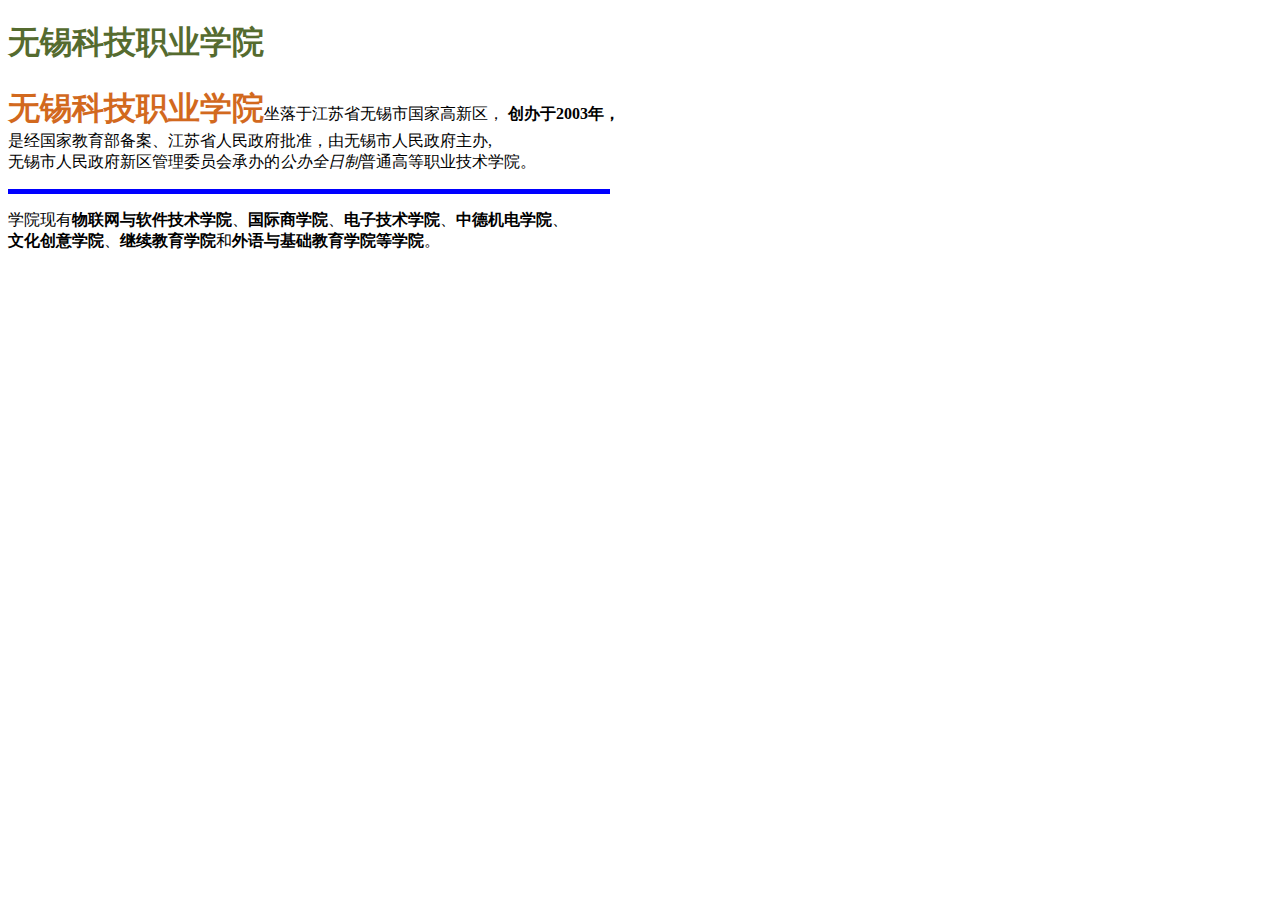
==== index.html @ ede19d7a "init" ====
<!DOCTYPE html>
<html>
	<head>
		<meta charset="UTF-8">
		<title>无锡科技职业学院</title>
	</head>
	<body>
		<h1>
			<font color="darkolivegreen">
				
				无锡科技职业学院
				
			</font>
			
		</h1>
		<p>
			<font size="6" color=" chocolate" face="楷体"><b>无锡科技职业学院</b></font>坐落于江苏省无锡市国家高新区，<b> 创办于2003年，</b><br />
			是经国家教育部备案、江苏省人民政府批准，由无锡市人民政府主办,<br/>
			无锡市人民政府新区管理委员会承办的<i>公办全日制</i>普通高等职业技术学院。
		</p>
		<hr color="blue" size="5" width="600px" align="left" />
        <p>
        	学院现有<b>物联网与软件技术学院</b>、<b>国际商学院</b>、<b>电子技术学院</b>、<b>中德机电学院</b>、<br />
        	<b>文化创意学院</b>、<b>继续教育学院</b>和<b>外语与基础教育学院等学院</b>。
        </p>
	</body>
</html>
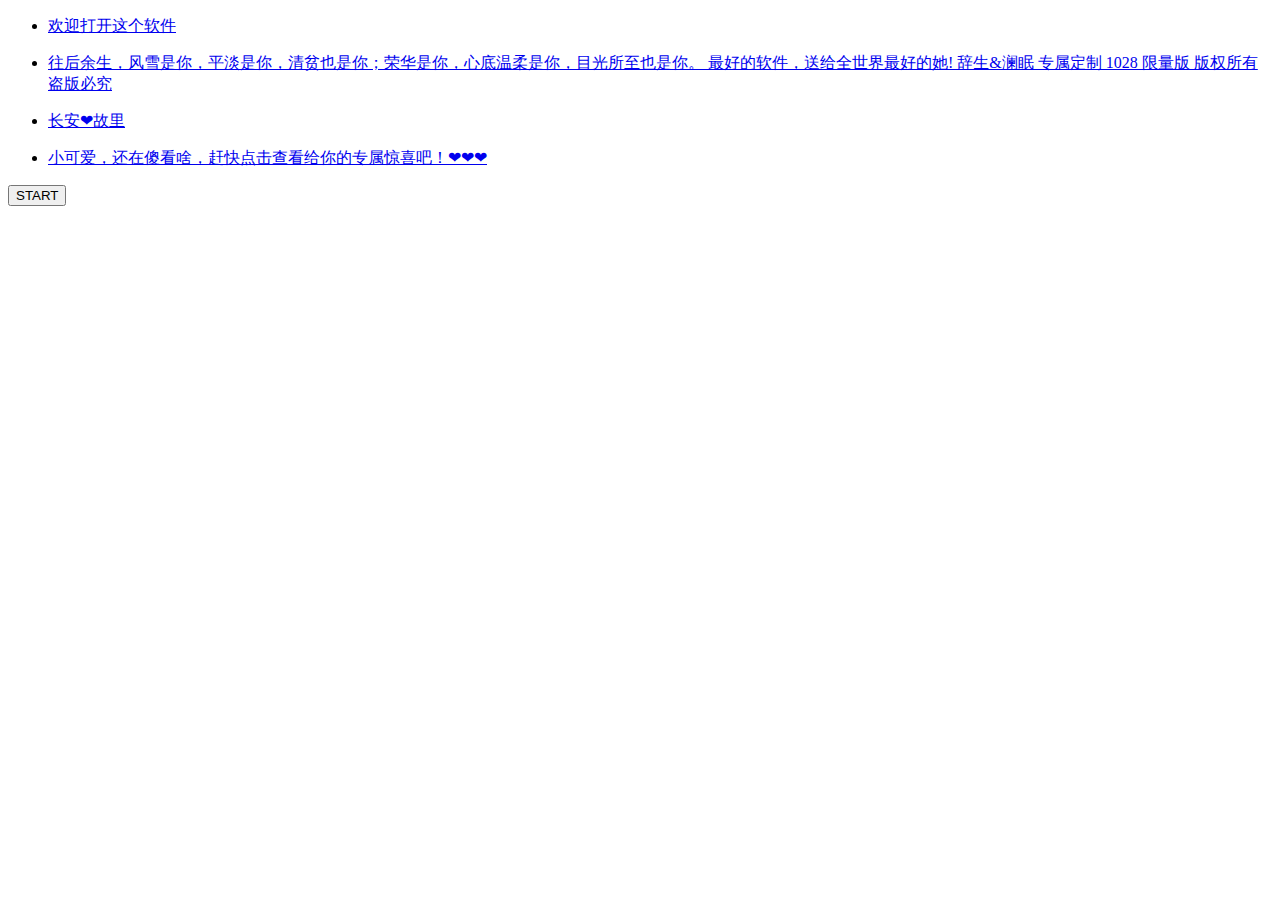
==== commit c254d4e1: "Add files via upload" ====
--- a/index.html
+++ b/index.html
@@ -1,27 +1,53 @@
-<!DOCTYPE html>
-<html>
-	<head>
-		<meta charset="UTF-8">
-		<title>无锡科技职业学院</title>
-	</head>
-	<body>
-		<h1>
-			<font color="darkolivegreen">
-				
-				无锡科技职业学院
-				
-			</font>
-			
-		</h1>
-		<p>
-			<font size="6" color=" chocolate" face="楷体"><b>无锡科技职业学院</b></font>坐落于江苏省无锡市国家高新区，<b> 创办于2003年，</b><br />
-			是经国家教育部备案、江苏省人民政府批准，由无锡市人民政府主办,<br/>
-			无锡市人民政府新区管理委员会承办的<i>公办全日制</i>普通高等职业技术学院。
-		</p>
-		<hr color="blue" size="5" width="600px" align="left" />
-        <p>
-        	学院现有<b>物联网与软件技术学院</b>、<b>国际商学院</b>、<b>电子技术学院</b>、<b>中德机电学院</b>、<br />
-        	<b>文化创意学院</b>、<b>继续教育学院</b>和<b>外语与基础教育学院等学院</b>。
-        </p>
-	</body>
-</html>
+<!DOCTYPE html>
+<html>
+<head>
+    <meta charset="utf-8">
+    <meta name="viewport" content="initial-scale=1.0, maximum-scale=1.0, user-scalable=no" />
+    <title></title>
+    <link rel="stylesheet" href="css/style.css" />
+  
+    
+    <script type="text/javascript">
+    	
+   		document.addEventListener('plusready', function(){
+   			//console.log("所有plus api都应该在此事件发生后调用，否则会出现plus is undefined。"
+   			
+   		});
+   		
+    </script>
+</head>
+<body>
+	<div id="container">
+		<div id="header"></div>
+		<div id="main">
+			<ul>
+				<li><a href="#">欢迎打开这个软件</a></li>
+			</ul>
+		</div>
+		<div id="contact">
+			<ul>
+				<li><a href="#">往后余生，风雪是你，平淡是你，清贫也是你；荣华是你，心底温柔是你，目光所至也是你。   
+				 最好的软件，送给全世界最好的她!
+				 辞生&澜眠
+				 专属定制
+				1028 限量版
+				版权所有  盗版必究 </a></li>
+			</ul>
+		</div>
+		<div id="banner">
+			<ul>
+				<li><a href="#">长安❤故里</a></li>	
+			</ul>
+		</div>
+		<div id="clik">
+			<ul>
+				<li><a href="#">小可爱，还在傻看啥，赶快点击查看给你的专属惊喜吧！❤❤❤</a></li>
+			</ul>
+		</div>
+			<input name="NEXT" type="button" id="btn2" title="NEXT" value="START" onclick="location.href='1.html'"  />
+		<dt style="font-size:14px; text-align:center">
+			
+	</div>
+	
+</body>
+</html>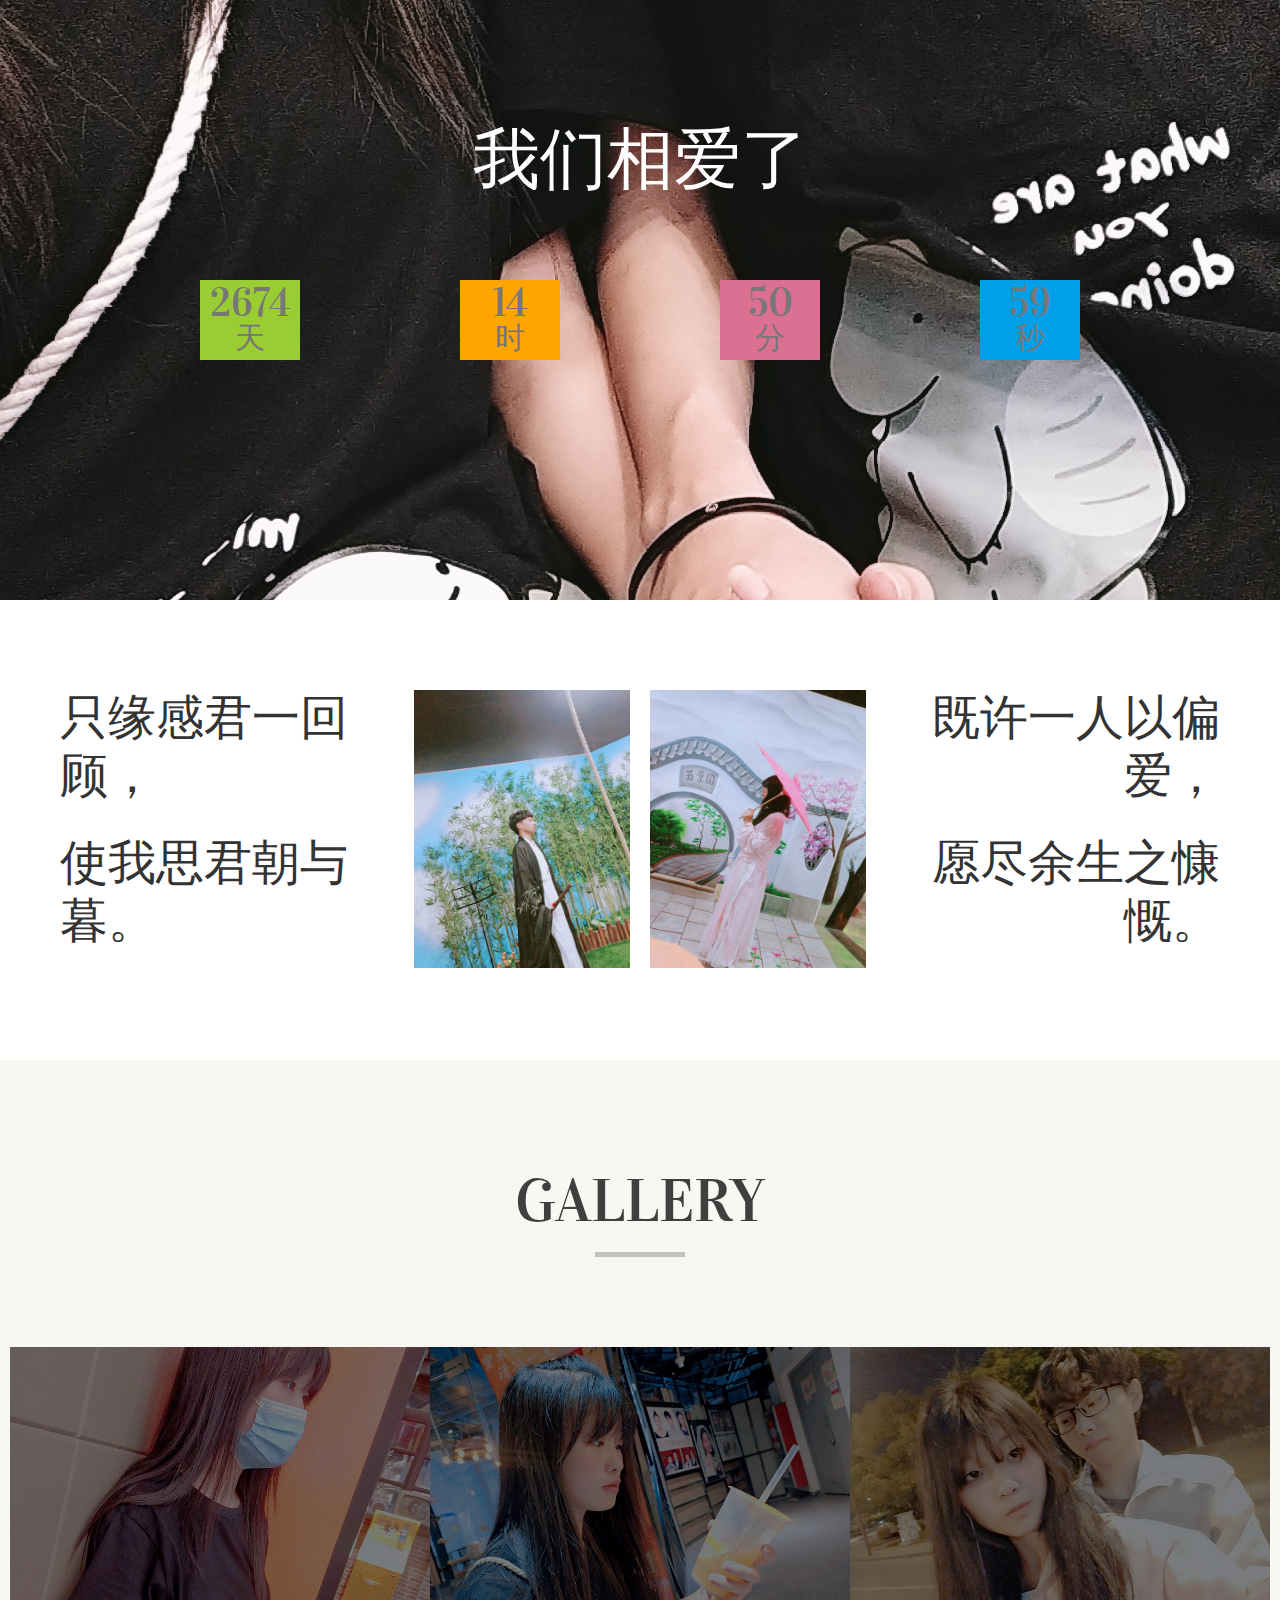
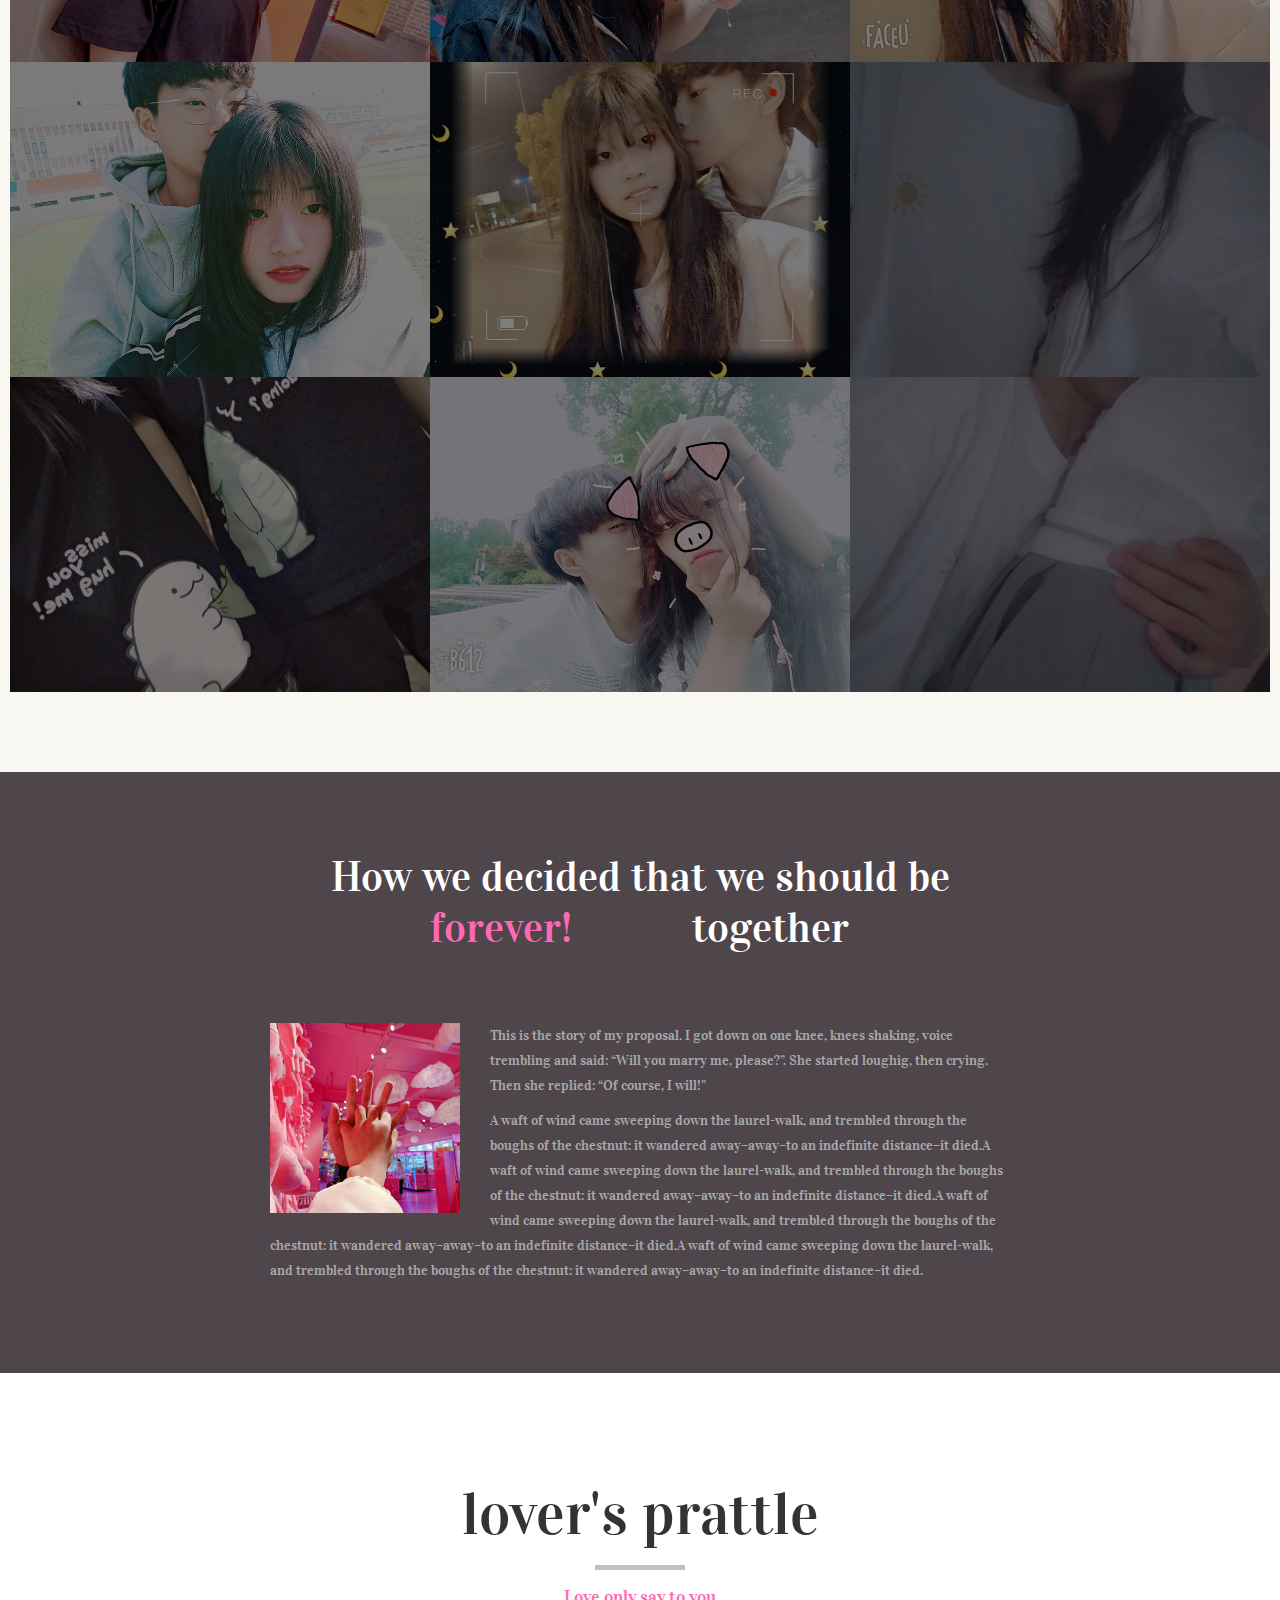
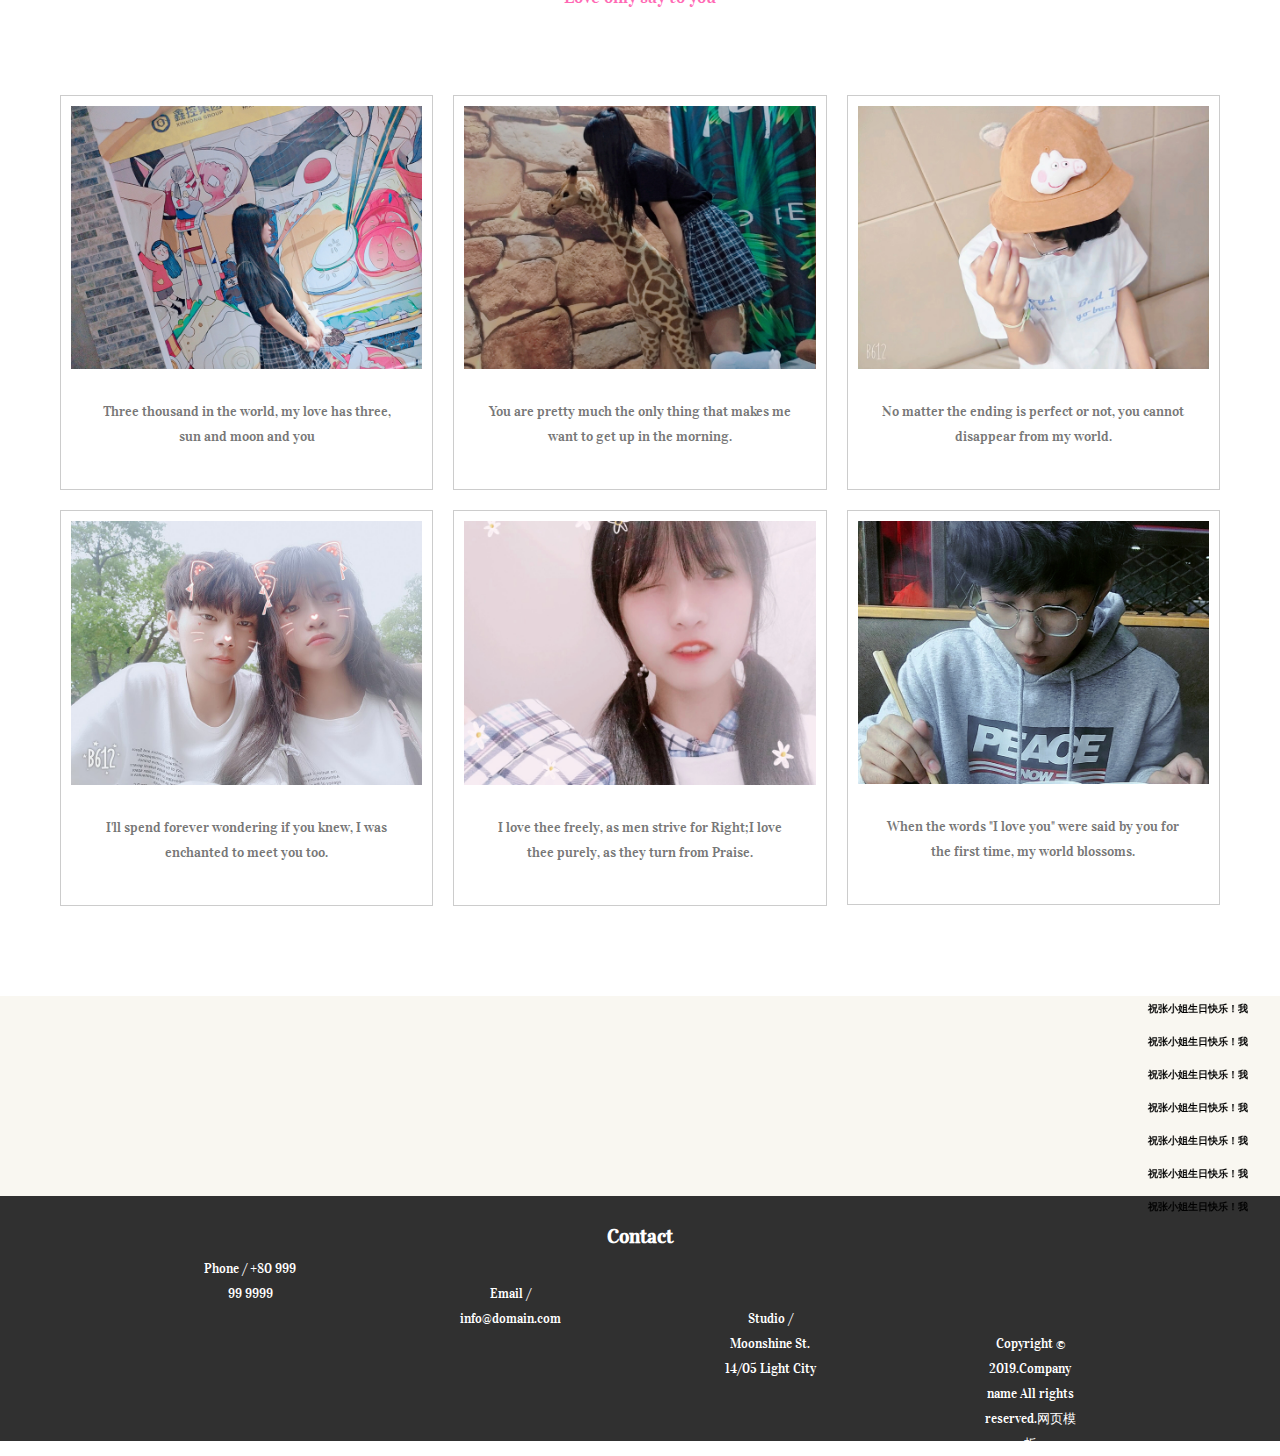
==== commit f1fff58b: "add" ====
--- a/index.html
+++ b/index.html
@@ -1,53 +1,441 @@
-<!DOCTYPE html>
-<html>
-<head>
-    <meta charset="utf-8">
-    <meta name="viewport" content="initial-scale=1.0, maximum-scale=1.0, user-scalable=no" />
-    <title></title>
-    <link rel="stylesheet" href="css/style.css" />
-  
-    
-    <script type="text/javascript">
-    	
-   		document.addEventListener('plusready', function(){
-   			//console.log("所有plus api都应该在此事件发生后调用，否则会出现plus is undefined。"
-   			
-   		});
-   		
-    </script>
-</head>
-<body>
-	<div id="container">
-		<div id="header"></div>
-		<div id="main">
-			<ul>
-				<li><a href="#">欢迎打开这个软件</a></li>
-			</ul>
-		</div>
-		<div id="contact">
-			<ul>
-				<li><a href="#">往后余生，风雪是你，平淡是你，清贫也是你；荣华是你，心底温柔是你，目光所至也是你。   
-				 最好的软件，送给全世界最好的她!
-				 辞生&澜眠
-				 专属定制
-				1028 限量版
-				版权所有  盗版必究 </a></li>
-			</ul>
-		</div>
-		<div id="banner">
-			<ul>
-				<li><a href="#">长安❤故里</a></li>	
-			</ul>
-		</div>
-		<div id="clik">
-			<ul>
-				<li><a href="#">小可爱，还在傻看啥，赶快点击查看给你的专属惊喜吧！❤❤❤</a></li>
-			</ul>
-		</div>
-			<input name="NEXT" type="button" id="btn2" title="NEXT" value="START" onclick="location.href='1.html'"  />
-		<dt style="font-size:14px; text-align:center">
-			
-	</div>
-	
-</body>
+<!DOCTYPE html>
+<!--[if lt IE 7 ]><html class="ie ie6" lang="en"> <![endif]-->
+<!--[if IE 7 ]><html class="ie ie7" lang="en"> <![endif]-->
+<!--[if IE 8 ]><html class="ie ie8" lang="en"> <![endif]-->
+<!--[if (gte IE 9)|!(IE)]><!-->
+<html lang="en">
+	<!--<![endif]-->
+
+	<head>
+
+		<!-- Basic Page Needs
+  ================================================== -->
+		<meta charset="utf-8">
+		<title>Home</title>
+		<meta name="description" content="">
+		<meta name="author" content="">
+
+		<!-- Mobile Specific Metas
+  ================================================== -->
+		<meta name="viewport" content="width=device-width, initial-scale=1, maximum-scale=1">
+
+		<!-- CSS
+  ================================================== -->
+		<link rel="stylesheet" href="css/zerogrid.css">
+		<link rel="stylesheet" href="css/style.css">
+		<link href="css/mb-comingsoon-iceberg.css" rel="stylesheet" />
+
+		<!-- Custom Fonts -->
+		<link href="font-awesome/css/font-awesome.min.css" rel="stylesheet" type="text/css">
+
+		<script src="js/jquery-2.1.1.js"></script>
+
+		<!--[if lt IE 8]>
+       <div style=' clear: both; text-align:center; position: relative;'>
+         <a href="http://windows.microsoft.com/en-US/internet-explorer/products/ie/home?ocid=ie6_countdown_bannercode">
+           <img src="http://storage.ie6countdown.com/assets/100/images/banners/warning_bar_0000_us.jpg" border="0" height="42" width="820" alt="You are using an outdated browser. For a faster, safer browsing experience, upgrade for free today." />
+        </a>
+      </div>
+    <![endif]-->
+		<!--[if lt IE 9]>
+		<script src="js/html5.js"></script>
+		<script src="js/css3-mediaqueries.js"></script>
+	<![endif]-->
+
+	</head>
+
+	<body>
+		<script type="text/javascript" src="js/timecountdown.js"></script>
+		<script type="text/javascript">
+			window.onload = function() {
+
+				xcsoft.countup('2019-03-29', function(time) {
+					//           document.getElementById("y2").innerHTML=time.year
+					document.getElementById("d2").innerHTML = time.day
+					document.getElementById("h2").innerHTML = time.hourZero
+					document.getElementById("i2").innerHTML = time.minuteZero
+					document.getElementById("s2").innerHTML = time.secondZero
+				})
+
+				var nes = parseInt(new Date().getTime() / 1000) + 60;
+				xcsoft.countdown(parseInt(nes) + '.3', function(time) {
+					document.getElementById("s3").innerHTML = time.secondZero
+					document.getElementById("m3").innerHTML = time.msecZero
+				})
+
+			}
+		</script>
+		<div class="wrap-body">
+
+			<!--////////////////////////////////////Header-->
+			<header>
+				<div class="wrap-header">
+					<div class="main-header">
+						<div class="zerogrid">
+							<h1>我们相爱了</h1>
+							<div class="counter">
+								<div style="float: left;" class="one">
+									<span class="yg">
+            <p id="d2"></p>
+            <p>天</p>
+        </span>
+									<span class="or">
+            <p id="h2"></p>
+            <p>时</p>
+        </span>
+									<span class="pi">
+            <p id="i2"></p>
+            <p>分</p>
+        </span>
+									<span class="pk">
+            <p id="s2"></p>
+            <p>秒</p>
+        </span>
+								</div>
+							</div>
+						</div>
+					</div>
+				</div>
+
+			</header>
+
+			<!--////////////////////////////////////Container-->
+			<section id="container">
+				<div class="wrap-container">
+					<!-----------------content-box-1-------------------->
+					<section class="content-box boxstyle-1 box-1">
+						<div class="zerogrid">
+							<div class="row wrap-box">
+								<!--Start Box-->
+								<div class="col-1-2">
+									<div class="col-3-5">
+										<div class="wrap-col">
+											<h1>只缘感君一回顾，</h1>
+											<h1>使我思君朝与暮。</h1>
+										</div>
+									</div>
+									<div class="col-2-5">
+										<div class="wrap-col">
+											<img src="images/asher.jpg">
+										</div>
+									</div>
+								</div>
+								<div class="col-1-2">
+									<div class="col-3-5 fix-right">
+										<div class="wrap-col">
+											<h1>既许一人以偏爱，</h1>
+											<h1>愿尽余生之慷慨。</h1>
+											
+										</div>
+									</div>
+									<div class="col-2-5">
+										<div class="wrap-col">
+											<img src="images/joanna.jpg">
+										</div>
+									</div>
+
+								</div>
+							</div>
+						</div>
+					</section>
+					<!-----------------content-box-2-------------------->
+					<section class="content-box boxstyle-2 box-2">
+						<div class="zerogrid" style="width: 100%;">
+							<div class="row wrap-box">
+								<!--Start Box-->
+								<div class="header">
+									<div class="wrapper">
+										<h2 class="color-yellow">GALLERY</h2>
+										<hr class="line">
+										<div class="intro"></div>
+									</div>
+								</div>
+								<div class="row">
+									<div class="col-1-3">
+										<div class="item-container">
+											<div class="item-caption">
+												<div class="item-caption-inner">
+													<div class="item-caption-inner1">
+
+													</div>
+												</div>
+											</div>
+											<img src="images/kids2-thumb.jpg" />
+										</div>
+									</div>
+									<div class="col-1-3">
+										<div class="item-container">
+											<div class="item-caption">
+												<div class="item-caption-inner">
+													<div class="item-caption-inner1">
+
+													</div>
+												</div>
+											</div>
+											<img src="images/kids3-thumb.jpg" />
+										</div>
+									</div>
+									<div class="col-1-3">
+										<div class="item-container">
+											<div class="item-caption">
+												<div class="item-caption-inner">
+													<div class="item-caption-inner1">
+
+													</div>
+												</div>
+											</div>
+											<img src="images/kids4-thumb.jpg" />
+										</div>
+									</div>
+								</div>
+								<div class="row">
+									<div class="col-1-3">
+										<div class="item-container">
+											<div class="item-caption">
+												<div class="item-caption-inner">
+													<div class="item-caption-inner1">
+
+													</div>
+												</div>
+											</div>
+											<img src="images/kids5-thumb.jpg" />
+										</div>
+									</div>
+									<div class="col-1-3">
+										<div class="item-container">
+											<div class="item-caption">
+												<div class="item-caption-inner">
+													<div class="item-caption-inner1">
+
+													</div>
+												</div>
+											</div>
+											<img src="images/kids6-thumb.jpg" />
+										</div>
+									</div>
+									<div class="col-1-3">
+										<div class="item-container">
+											<div class="item-caption">
+												<div class="item-caption-inner">
+													<div class="item-caption-inner1">
+
+													</div>
+												</div>
+											</div>
+											<img src="images/kids7-thumb.jpg" />
+										</div>
+									</div>
+								</div>
+								<div class="row">
+									<div class="col-1-3">
+										<div class="item-container">
+											<div class="item-caption">
+												<div class="item-caption-inner">
+													<div class="item-caption-inner1">
+
+													</div>
+												</div>
+											</div>
+											<img src="images/kids1-thumb.jpg" />
+										</div>
+									</div>
+									<div class="col-1-3">
+										<div class="item-container">
+											<div class="item-caption">
+												<div class="item-caption-inner">
+													<div class="item-caption-inner1">
+
+													</div>
+												</div>
+											</div>
+											<img src="images/kids8-thumb.jpg" />
+										</div>
+									</div>
+									<div class="col-1-3">
+										<div class="item-container">
+											<div class="item-caption">
+												<div class="item-caption-inner">
+													<div class="item-caption-inner1">
+
+													</div>
+												</div>
+											</div>
+											<img src="images/kids9-thumb.jpg" />
+										</div>
+									</div>
+								</div>
+							</div>
+						</div>
+					</section>
+
+					<!-----------------content-box-3-------------------->
+					<section class="content-box boxstyle-3 box-3">
+						<div class="zerogrid">
+							<div class="row wrap-box">
+								<!--Start Box-->
+								<h3>How we decided that we should be together <span>forever!</span></h3>
+								<img src="images/story.jpg" />
+								<p>This is the story of my proposal. I got down on one knee, knees shaking, voice trembling and said: “Will you marry me, please?”. She started loughig, then crying. Then she replied: “Of course, I will!”</p>
+								<p>A waft of wind came sweeping down the laurel-walk, and trembled through the boughs of the chestnut: it wandered away–away–to an indefinite distance–it died.A waft of wind came sweeping down the laurel-walk, and trembled through the boughs of the chestnut: it wandered away–away–to an indefinite distance–it died.A waft of wind came sweeping down the laurel-walk, and trembled through the boughs of the chestnut: it wandered away–away–to an indefinite distance–it died.A waft of wind came sweeping down the laurel-walk, and trembled through the boughs of the chestnut: it wandered away–away–to an indefinite distance–it died.</p>
+							</div>
+						</div>
+					</section>
+
+					<!-----------------content-box-4-------------------->
+					<section class="content-box boxstyle-1 box-4">
+						<div class="zerogrid">
+							<div class="row wrap-box">
+								<!--Start Box-->
+								<div class="header">
+									<div class="wrapper">
+										<h2 class="color-yellow">lover's prattle </h2>
+										<hr class="line">
+										<div class="intro">
+											Love only say to you
+										</div>
+									</div>
+								</div>
+								<div class="row">
+									<!--Start Box-->
+									<div class="col-1-3">
+										<div class="wrap-col item">
+											<div class="zoom-container">
+												<img src="images/kids10-thumb.jpg" />
+											</div>
+											<div class="item-content">
+											
+												<p>Three thousand in the world, my love has three, sun and moon and you</p>
+												
+											</div>
+										</div>
+									</div>
+									<div class="col-1-3">
+										<div class="wrap-col item">
+											<div class="zoom-container">
+												<img src="images/kids11-thumb.jpg" />
+											</div>
+											<div class="item-content">
+												
+												<p>You are pretty much the only thing that makes me want to get up in the morning.</p>
+												
+											</div>
+										</div>
+									</div>
+									<div class="col-1-3">
+										<div class="wrap-col item">
+											<div class="zoom-container">
+												<img src="images/kids12-thumb.jpg" />
+											</div>
+											<div class="item-content">
+												
+												<p>No matter the ending is perfect or not, you cannot disappear from my world.</p>
+											
+											</div>
+										</div>
+									</div>
+								</div>
+								<div class="row">
+									<!--Start Box-->
+									<div class="col-1-3">
+										<div class="wrap-col item">
+											<div class="zoom-container">
+												<img src="images/kids13-thumb.jpg" />
+											</div>
+											<div class="item-content">
+												
+												<p>I'll spend forever wondering if you knew, I was enchanted to meet you too.</p>
+												
+											</div>
+										</div>
+									</div>
+									<div class="col-1-3">
+										<div class="wrap-col item">
+											<div class="zoom-container">
+												<img src="images/kids14-thumb.jpg" />
+											</div>
+											<div class="item-content">
+											
+												<p>I love thee freely, as men strive for Right;I love thee purely, as they turn from Praise.</p>
+												
+											</div>
+										</div>
+									</div>
+									<div class="col-1-3">
+										<div class="wrap-col item">
+											<div class="zoom-container">
+												<img src="images/kids15-thumb.jpg" />
+											</div>
+											<div class="item-content">
+												
+												<p>When the words "I love you" were said by you for the first time, my world blossoms.</p>
+												
+											</div>
+										</div>
+									</div>
+								</div>
+							</div>
+						</div>
+					</section>
+
+					<!-----------------content-box-5-------------------->
+					<section class="content-box boxstyle-2 box-5">
+						<div class="zerogrid" style="width: 95%;height: 200px;">
+								
+								<marquee scrolldelay="800" scrollamount="100" behavior="scroll"><a style="font-weight: bolder;font-size: 10px;color:black;">祝张小姐生日快乐！我的公主殿下，永远爱你哦❤！8023</a></marquee><marquee scrolldelay="800" scrollamount="100" behavior="scroll"><a style="font-weight: bolder;font-size: 10px;color:black;">祝张小姐生日快乐！我的公主殿下，永远爱你哦❤！8023</a></marquee>
+								<marquee scrolldelay="800" scrollamount="100" behavior="scroll"><a style="font-weight: bolder;font-size: 10px;color:black;">祝张小姐生日快乐！我的公主殿下，永远爱你哦❤！8023</a></marquee>
+								<marquee scrolldelay="800" scrollamount="100" behavior="scroll"><a style="font-weight: bolder;font-size: 10px;color:black;">祝张小姐生日快乐！我的公主殿下，永远爱你哦❤！8023</a></marquee>
+								<marquee scrolldelay="800" scrollamount="100" behavior="scroll"><a style="font-weight: bolder;font-size: 10px;color:black;">祝张小姐生日快乐！我的公主殿下，永远爱你哦❤！8023</a></marquee>
+								<marquee scrolldelay="800" scrollamount="100" behavior="scroll"><a style="font-weight: bolder;font-size: 10px;color:black;">祝张小姐生日快乐！我的公主殿下，永远爱你哦❤！8023</a></marquee>
+								<marquee scrolldelay="800" scrollamount="100" behavior="scroll"><a style="font-weight: bolder;font-size: 10px;color:black;">祝张小姐生日快乐！我的公主殿下，永远爱你哦❤！8023</a></marquee>
+							
+						</div>
+					</section>
+
+					<!-----------------content-box-6-------------------->
+					
+
+			<!--////////////////////////////////////Footer-->
+			<footer>
+
+				<div class="wrap-footer">
+					<div class="zerogrid">
+						<div class="row">
+							<h3>Contact</h3>
+							<span>Phone / +80 999 99 9999 </span></br>
+							<span>Email / info@domain.com  </span></br>
+							<span>Studio / Moonshine St. 14/05 Light City </span></br>
+							<span>Copyright &copy; 2019.Company name All rights reserved.<a target="_blank" href="http://sc.chinaz.com/moban/">&#x7F51;&#x9875;&#x6A21;&#x677F;</a></span>
+						</div>
+					</div>
+				</div>
+			</footer>
+
+			<!-- Google Map -->
+			<script>
+				$('.maps').click(function() {
+					$('.maps iframe').css("pointer-events", "auto");
+				});
+
+				$(".maps").mouseleave(function() {
+					$('.maps iframe').css("pointer-events", "none");
+				});
+			</script>
+
+			<!-- Countdown -->
+			<script src="js/jquery.mb-comingsoon.min.js"></script>
+			<script type="text/javascript">
+				$(function() {
+					$('#myCounter').mbComingsoon({
+						expiryDate: new Date(2017, 0, 1, 9, 30),
+						speed: 100
+					});
+					setTimeout(function() {
+						$(window).resize();
+					}, 200);
+				});
+			</script>
+
+		</div>
+	</body>
+
 </html>--- a/css/zerogrid.css
+++ b/css/zerogrid.css
@@ -0,0 +1,74 @@
+/*
+ Free Html5 Responsive Templates
+Zerogrid - A Single Grid System for Responsive Design
+Author: Kimmy
+Version : 3.0
+
+*/
+/* -------------------------------------------- */
+/* ------------------Grid System--------------- */ 
+.zerogrid{ width: 1200px; position: relative; margin: 0 auto; padding: 0px;}
+.zerogrid:after { content: "\0020"; display: block; height: 0; clear: both; visibility: hidden; }
+
+.zerogrid .f-right{float: right!important;}
+.zerogrid .f-left{float: left!important;}
+
+.zerogrid .row{}
+.zerogrid .row:before,.row:after { content: '\0020'; display: block; overflow: hidden; visibility: hidden; width: 0; height: 0; }
+.zerogrid .row:after{clear: both; }
+.zerogrid .row{zoom: 1;}
+
+.zerogrid .wrap-col{margin:10px;}
+
+.zerogrid .col-1-2, .zerogrid .col-1-3, .zerogrid .col-2-3, .zerogrid .col-1-4, .zerogrid .col-2-4, .zerogrid .col-3-4, .zerogrid .col-1-5, .zerogrid .col-2-5, .zerogrid .col-3-5, .zerogrid .col-4-5, .zerogrid .col-1-6, .zerogrid .col-2-6, .zerogrid .col-3-6, .zerogrid .col-4-6, .zerogrid .col-5-6{float:left; display: inline-block;}
+
+.zerogrid .col-full{width:100%;}
+
+.zerogrid .col-1-2,.zerogrid .col-1-2-fixed{width:50%;}
+.zerogrid .offset-1-2{margin-left: 50%;}
+
+.zerogrid .col-1-3,.zerogrid .col-1-3-fixed{width:33.33%;}
+.zerogrid .col-2-3,.zerogrid .col-2-3-fixed{width:66.66%;}
+.zerogrid .offset-1-3{margin-left: 33.33%;}
+.zerogrid .offset-2-3{margin-left: 66.66%;}
+
+.zerogrid .col-1-4,.zerogrid .col-1-4-fixed{width:25%;}
+.zerogrid .col-2-4,.zerogrid .col-2-4-fixed{width:50%;}
+.zerogrid .col-3-4,.zerogrid .col-3-4-fixed{width:75%;}
+.zerogrid .offset-1-4{margin-left: 25%;}
+.zerogrid .offset-2-4{margin-left: 50%;}
+.zerogrid .offset-3-4{margin-left: 75%;}
+
+.zerogrid .col-1-5,.zerogrid .col-1-5-fixed{width:20%;}
+.zerogrid .col-2-5,.zerogrid .col-2-5-fixed{width:40%;}
+.zerogrid .col-3-5,.zerogrid .col-3-5-fixed{width:60%;}
+.zerogrid .col-4-5,.zerogrid .col-4-5-fixed{width:80%;}
+.zerogrid .offset-1-5{margin-left: 20%;}
+.zerogrid .offset-2-5{margin-left: 40%;}
+.zerogrid .offset-3-5{margin-left: 60%;}
+.zerogrid .offset-4-5{margin-left: 80%;}
+
+.zerogrid .col-1-6,.zerogrid .col-1-6-fixed{width:16.66%;}
+.zerogrid .col-2-6,.zerogrid .col-2-6-fixed{width:33.33%;}
+.zerogrid .col-3-6,.zerogrid .col-3-6-fixed{width:50%;}
+.zerogrid .col-4-6,.zerogrid .col-4-6-fixed{width:66.66%;}
+.zerogrid .col-5-6,.zerogrid .col-5-6-fixed{width:83.33%;}
+.zerogrid .offset-1-6{margin-left: 16.66%;}
+.zerogrid .offset-2-6{margin-left: 33.33%;}
+.zerogrid .offset-3-6{margin-left: 50%;}
+.zerogrid .offset-4-6{margin-left: 66.66%;}
+.zerogrid .offset-5-6{margin-left: 83.33%;}
+
+@media only screen and (min-width: 960px) and (max-width: 1199px) {
+	.zerogrid{width:960px;}
+}
+
+@media only screen and (min-width: 768px) and (max-width: 959px) {
+	.zerogrid{width:768px;}
+}
+
+@media only screen and (max-width: 767px) {
+	.zerogrid, .zerogrid .col-1-2, .zerogrid .col-1-3, .zerogrid .col-2-3, .zerogrid .col-1-4, .zerogrid .col-2-4, .zerogrid .col-3-4, .zerogrid .col-1-5, .zerogrid .col-2-5, .zerogrid .col-3-5, .zerogrid .col-4-5, .zerogrid .col-1-6, .zerogrid .col-2-6, .zerogrid .col-3-6, .zerogrid .col-4-6, .zerogrid .col-5-6{width:100%;}
+	
+	.zerogrid .offset-1-2, .zerogrid .offset-1-3, .zerogrid .offset-2-3, .zerogrid .offset-1-4, .zerogrid .offset-2-4, .zerogrid .offset-3-4, .zerogrid .offset-1-5, .zerogrid .offset-2-5, .zerogrid .offset-3-5, .zerogrid .offset-4-5, .zerogrid .offset-1-6, .zerogrid .offset-2-6, .zerogrid .offset-3-6, .zerogrid .offset-4-6, .zerogrid .offset-5-6{margin-left:0;}
+}
--- a/css/style.css
+++ b/css/style.css
@@ -0,0 +1,906 @@
+@import url(https://fonts.googleapis.com/css?family=Vidaloka);
+
+/* ---------------------------------------------------------------------------- */
+
+
+/* ------------------------------------Reset----------------------------------- */
+
+
+/* ---------------------------------------------------------------------------- */
+
+a,
+abbr,
+acronym,
+address,
+applet,
+article,
+aside,
+audio,
+b,
+blockquote,
+big,
+body,
+center,
+canvas,
+caption,
+cite,
+code,
+command,
+datalist,
+dd,
+del,
+details,
+dfn,
+dl,
+div,
+dt,
+em,
+embed,
+fieldset,
+figcaption,
+figure,
+font,
+footer,
+form,
+h1,
+h2,
+h3,
+h4,
+h5,
+h6,
+header,
+hgroup,
+html,
+i,
+iframe,
+img,
+ins,
+kbd,
+keygen,
+label,
+legend,
+li,
+meter,
+nav,
+object,
+ol,
+output,
+p,
+pre,
+progress,
+q,
+s,
+samp,
+section,
+small,
+span,
+source,
+strike,
+strong,
+sub,
+sup,
+table,
+tbody,
+tfoot,
+thead,
+th,
+tr,
+tdvideo,
+tt,
+u,
+ul,
+var {
+	background: transparent;
+	border: 0 none;
+	font-size: 100%;
+	margin: 0;
+	padding: 0;
+	border: 0;
+	outline: 0;
+	vertical-align: top;
+}
+
+ol,
+ul {
+	list-style: none;
+}
+
+blockquote,
+q {
+	quotes: none;
+}
+
+table,
+table td {
+	padding: 0;
+	border: none;
+	border-collapse: collapse;
+}
+
+img {
+	vertical-align: top;
+}
+
+embed {
+	vertical-align: top;
+}
+
+article,
+aside,
+audio,
+canvas,
+command,
+datalist,
+details,
+embed,
+figcaption,
+figure,
+footer,
+header,
+hgroup,
+keygen,
+meter,
+nav,
+output,
+progress,
+section,
+source,
+video {
+	display: block;
+}
+
+mark,
+rp,
+rt,
+ruby,
+summary,
+time {
+	display: inline;
+}
+
+input,
+textarea {
+	border: 0;
+	padding: 0;
+	margin: 0;
+	outline: 0;
+}
+
+iframe {
+	border: 0;
+	margin: 0;
+	padding: 0;
+}
+
+input,
+textarea,
+select {
+	margin: 0;
+	padding: 0px;
+}
+
+
+/* ---------------------------------------------------------------------------- */
+
+
+/* ---------------------------------------------------------------------------- */
+
+
+/* ---------------------------------------------------------------------------- */
+
+* {
+	-webkit-box-sizing: border-box;
+	-moz-box-sizing: border-box;
+	box-sizing: border-box;
+}
+
+
+/* ---------------------------------------------------------------------------- */
+
+
+/* ---------------------------------------------------------------------------- */
+
+
+/* ---------------------------------------------------------------------------- */
+
+html {
+	-webkit-text-size-adjust: none;
+}
+
+.video embed,
+.video object,
+.video iframe {
+	width: 100%;
+	height: auto;
+}
+
+img {
+	max-width: 100%;
+	height: auto;
+	width: auto\9;
+	/* ie8 */
+}
+
+a {
+	color: #ff970b;
+	text-decoration: none;
+}
+
+a:hover {}
+
+h1,
+h2 {
+	font-size: 20px;
+	line-height: 25px;
+}
+
+h3,
+h4 {
+	font-size: 20px;
+	line-height: 20px;
+}
+
+h5,
+h6 {
+	font-size: 16px;
+	line-height: 16px;
+}
+
+h1,
+h2,
+h3,
+h4,
+h5,
+h6 {
+	font-family: "Vidaloka", serif;
+}
+
+p {
+	margin: 10px 0;
+	color: #777;
+}
+      span{
+      	float: left;
+      	padding: 0;
+      	margin-left:160px;
+      	width: 100px;
+      	height: 80px;
+      
+      }
+    span.red{background: #ff0000}
+    span.yg{background: yellowgreen}
+    span.or{background: orange}
+    span.pi{background: palevioletred}
+    span.pk{background: #00a0e9}
+    span.mk{background: #1FADC5}
+    span p:first-child{font-size: 40px}
+    span p:last-child{font-size: 30px}
+
+.t-center {
+	text-align: center;
+}
+
+.t-left {
+	text-align: left;
+}
+
+.t-right {
+	text-align: right;
+}
+
+.f-right {
+	float: right;
+}
+
+.f-left {
+	float: left;
+}
+
+.tlinks {
+	text-indent: -9999px;
+	height: 0;
+	line-height: 0;
+	font-size: 0;
+	overflow: hidden;
+}
+
+.post {}
+
+.post:after,
+.post:before,
+article:after,
+article:before,
+section:after,
+section:before {
+	clear: both;
+	content: '\0020';
+	display: block;
+	visibility: hidden;
+	width: 0;
+	height: 0;
+}
+
+.clear {
+	content: "\0020";
+	display: block;
+	height: 0;
+	clear: both;
+	visibility: hidden;
+}
+
+.clearfix:after,
+.clearfix:before {
+	clear: both;
+	content: '\0020';
+	display: block;
+	visibility: hidden;
+	width: 0;
+	height: 0;
+}
+
+
+/* --Line-- */
+
+hr.line {
+	margin: 15px auto;
+	padding: 0;
+	max-width: 90px;
+	border: 0;
+	border-top: solid 5px #c1c1c1;
+	text-align: center;
+}
+
+
+/* ---------------------------------------------------------------------------- */
+
+
+/* ------------------------------------Html-Body------------------------------- */
+
+
+/* ---------------------------------------------------------------------------- */
+
+html,
+body {
+	width: 100%;
+	padding: 0;
+	margin: 0;
+}
+
+body {
+	background: #fff;
+	color: #3F3F3F;
+	font: 14px/25px Arial, Helvetica, sans-serif;
+	font-family: Vidaloka, serif;
+}
+
+body .wrap-body {}
+
+
+/* ---------------------------------------------------------------------------- */
+
+
+/* -------------------------------------Header--------------------------------- */
+
+
+/* ---------------------------------------------------------------------------- */
+
+header {}
+
+header .wrap-header {}
+
+header .main-header {
+	background: url(../images/2.jpg) fixed center center;
+	background-color: #222;
+	color: #fff;
+	min-height: 600px;
+	text-align: center;
+	padding-top: 100px
+}
+
+header .main-header h1 {
+	font-size: 67px;
+	margin: 20px 0;
+	line-height: 1.2;
+	font-weight: 500;
+}
+
+header .main-header .counter {
+	padding: 60px 0px 40px 0px;
+}
+.one{
+	text-align: center;
+}
+    .one span{
+      	float: left;
+      	padding: 0;
+      	margin-left:160px;
+      	width: 100px;
+      	height: 80px;
+      
+      }
+    .one span.red{background: #ff0000}
+    span.yg{background: yellowgreen}
+    span.or{background: orange}
+    span.pi{background: palevioletred}
+    span.pk{background: #00a0e9}
+    span.mk{background: #1FADC5}
+    span p:first-child{font-size: 40px}
+    span p:last-child{font-size: 30px}
+
+
+
+header .logo img {
+	display: inline-block;
+	margin: auto;
+	padding: 10px;
+	max-width: 210px;
+}
+
+@media all and (max-width: 767px) {
+	header .logo {
+		text-align: center;
+		width: 100%;
+	}
+	header .logo img {
+		display: block;
+	}
+}
+
+
+/* ---------------------------------------------------------------------------- */
+
+
+/* -------------------------------------Container------------------------------ */
+
+
+/* ---------------------------------------------------------------------------- */
+
+#container {}
+
+#container .wrap-container {
+	background: #ffffff;
+}
+
+
+/* ---content-box--- */
+
+.content-box {}
+
+.content-box .wrap-box {
+	padding: 80px 10px;
+	position: relative;
+}
+
+.content-box .header {
+	text-align: center;
+	margin: 20px 0 70px;
+}
+
+.content-box .header h2 {
+	font-size: 60px;
+	line-height: 1.2;
+	font-weight: 500;
+}
+
+.content-box .header .wrapper {
+	padding: 5px;
+	display: inline-block;
+}
+
+.content-box .header .intro {
+	color: #FF69B4;
+	font-size: 18px;
+}
+
+.content-box.boxstyle-1 {
+	background: #fff;
+	color: #333;
+}
+
+.content-box.boxstyle-2 {
+	background: #F9F7F1;
+}
+
+.content-box.boxstyle-3 {
+	background: #4F464B;
+	color: #fff;
+}
+
+.content-box.box-1 {}
+
+.content-box.box-1 h1 {
+	font-size: 48px;
+	font-weight: 500;
+	color: #333;
+	line-height: 1.2;
+	margin-bottom: 30px;
+}
+
+.content-box.box-1 .fix-right {
+	float: right !important;
+	text-align: right;
+}
+
+@media all and (max-width: 767px) {
+	.content-box.box-1 {
+		text-align: center;
+	}
+	.content-box.box-1 .fix-right {
+		float: none !important;
+		text-align: center;
+	}
+}
+
+.content-box.box-2 {}
+
+.content-box.box-2 .post {
+	text-align: center;
+	margin: 20px inherit;
+}
+
+.content-box.box-2 img {}
+
+.content-box.box-3 {
+	min-height: 450px;
+}
+
+.content-box.box-3 h3 {
+	font-size: 42px;
+	line-height: 1.2;
+	font-weight: 500;
+	margin: 0 0 70px;
+	text-align: center;
+}
+
+.content-box.box-3 span {
+	color: #FF69B4;
+}
+
+.content-box.box-3 img {
+	float: left;
+	display: inline-block;
+	margin-right: 30px;
+	max-width: 190px;
+}
+
+.content-box.box-3 p {
+	color: #a9a9a9;
+}
+
+.content-box.box-3 .wrap-box {
+	padding-left: 230px;
+	padding-right: 230px;
+}
+
+@media all and (max-width: 767px) {
+	.content-box.box-3 img {
+		float: none;
+		display: block;
+		max-width: 250px;
+		margin: 0 auto 30px
+	}
+	.content-box.box-3 .wrap-box {
+		padding-left: 30px;
+		padding-right: 30px;
+	}
+}
+
+.content-box.box-4 {
+	text-align: center;
+}
+
+.content-box.box-4 .item {
+	border: 1px solid #ccc;
+	padding: 10px;
+	background-color: #fff;
+}
+
+.content-box.box-4 .item:hover {
+	border: 1px solid #FF69B4;
+}
+
+.content-box.box-4 .item:hover .item-content {
+	-webkit-transition: all 600ms ease;
+	-moz-transition: all 600ms ease;
+	-ms-transition: all 600ms ease;
+	-o-transition: all 600ms ease;
+	transition: all 600ms ease;
+}
+
+.content-box.box-4 .item img {
+	display: block;
+	width: 100% !important;
+	height: auto;
+	-webkit-transition: all .5s ease;
+	/* Safari and Chrome */
+	-moz-transition: all .5s ease;
+	/* Firefox */
+	-ms-transition: all .5s ease;
+	/* IE 9 */
+	-o-transition: all .5s ease;
+	/* Opera */
+	transition: all .5s ease;
+}
+
+.content-box.box-4 .item .item-content {
+	background-color: #fff;
+	padding: 20px;
+}
+
+.content-box.box-4 .item span {
+	font-size: 15px;
+	font-weight: bold;
+	color: #000;
+}
+
+.content-box.box-4 .item .item-content p {
+	margin: 10px 0;
+}
+
+.content-box.box-4 .item:hover .zoom-container img {
+	-webkit-transform: scale(1.25);
+	/* Safari and Chrome */
+	-moz-transform: scale(1.25);
+	/* Firefox */
+	-ms-transform: scale(1.25);
+	/* IE 9 */
+	-o-transform: scale(1.25);
+	/* Opera */
+	transform: scale(1.25);
+}
+
+.zoom-container {
+	position: relative;
+	overflow: hidden;
+	display: inline-block;
+	width: 100% !important;
+}
+
+.content-box.box-5 {}
+
+.content-box.box-5 .post {
+	display: inline-block;
+	margin-top: 20px;
+}
+
+.content-box.box-5 .wrapper {
+	text-align: center;
+}
+
+.content-box.box-5 h3 {}
+
+.content-box.box-5 span {
+	color: #FF69B4;
+}
+
+.content-box.box-5 ul.social-buttons li {
+	display: inline-block;
+	text-align: center;
+}
+
+.content-box.box-5 ul.social-buttons li a {
+	padding-top: 8px;
+	display: block;
+	width: 35px;
+	height: 35px;
+	border-radius: 50%;
+	font-size: 18px;
+	line-height: 2;
+	color: #ffffff;
+	background-color: #464646;
+	transition-duration: 0.3s;
+	margin-right: 8px;
+}
+
+.content-box.box-5 ul.social-buttons li a:hover,
+ul.social-buttons li a:focus,
+ul.social-buttons li a:active {
+	background-color: #FF69B4;
+}
+
+.content-box.box-6 {
+	text-align: center;
+}
+
+.content-box.box-6 span {
+	color: #111;
+}
+
+.content-box.box-6 i.fa {
+	font-size: 25px;
+	height: 65px;
+	width: 65px;
+	background: #FF69B4;
+	color: #fff;
+	border-radius: 50%;
+	margin-bottom: 30px;
+	padding-top: 20px;
+}
+
+
+/* ---------------------------------------------------------------------------- */
+
+
+/* -------------------------------------Footer--------------------------------- */
+
+
+/* ---------------------------------------------------------------------------- */
+
+footer {
+	text-align: center;
+	background: #303030;
+}
+
+footer a {
+	color: #fff;
+}
+
+footer .wrap-footer {
+	color: #fff;
+	font-size: 13px;
+	padding: 30px 20px;
+}
+
+footer .wrap-footer h3 {
+	margin-bottom: 10px;
+}
+
+footer ul.quick-link li {
+	display: inline-block;
+	margin: 0 10px 10px 0;
+}
+
+footer ul.quick-link li a {
+	color: #fff;
+	font-size: 15px;
+	font-weight: bold;
+}
+
+
+/* ---------------------------------------------------------------------------- */
+
+
+/* -------------------------------------Button--------------------------------- */
+
+
+/* ---------------------------------------------------------------------------- */
+
+a.button {
+	cursor: pointer;
+	font-family: Arial, Helvetica, sans-serif;
+	font-size: 13px;
+	border: 1px solid #ffffff;
+	display: inline-block;
+	text-decoration: none;
+	background: #FF69B4;
+	margin: 5px 0;
+	text-transform: uppercase;
+	color: #fff;
+	padding: 6px 20px;
+	border-radius: 4px;
+}
+
+a.button:hover {
+	text-decoration: none;
+	background: #303030;
+}
+
+a.button.bt1 {
+	background: #56AE33;
+	color: #ffffff;
+	padding: 5px 20px;
+	width: 100%;
+	text-align: center;
+	border: 1px solid #56AE33;
+}
+
+a.button.bt2 {
+	background: #0000ff;
+	color: #ffffff;
+}
+
+
+/* ---------------------------------------------------------------------------- */
+
+
+/* -------------------------------Zoom-Effect---------------------------------- */
+
+
+/* ---------------------------------------------------------------------------- */
+
+.item-container {
+	position: relative;
+	overflow: hidden;
+	display: inline-block;
+	text-align: center;
+	background-color: #fff;
+	vertical-align: top;
+	box-sizing: border-box;
+	-moz-box-sizing: border-box;
+	-webkit-box-sizing: border-box;
+}
+
+.item-container img {
+	display: block;
+	width: 100%;
+	height: auto;
+}
+
+.item-container .item-caption {
+	position: absolute;
+	top: 0;
+	right: 0;
+	bottom: 0;
+	left: 0;
+	z-index: 10;
+	background: none;
+	width: 100%;
+	height: 100%;
+	padding: 35px 30px;
+	-webkit-transition: 0.6s;
+	transition: 0.6s;
+	background: rgba(0, 0, 0, 0.5);
+}
+
+.item-caption:hover {
+	opacity: 0.9;
+}
+
+.item-caption-inner {
+	display: table;
+	width: 100%;
+	height: 100%;
+}
+
+.item-caption-inner1 {
+	display: table-cell;
+	width: 100%;
+	height: 100%;
+	vertical-align: middle;
+}
+
+.item-container .item-caption i.fa {
+	font-size: 40px;
+}
+
+.item-container .item-caption h3,
+.item-container .item-caption span,
+.item-container .item-caption i.fa {
+	display: block;
+	text-align: center;
+	color: #fff;
+	display: none;
+}
+
+.item-container .item-caption h3 {
+	font-size: 35px;
+	letter-spacing: 2px;
+	margin-bottom: 0;
+}
+
+.item-container .item-caption span {
+	font-size: 22px;
+}
+
+.item-container:hover .item-caption {
+	background: none;
+}
+
+.item-container:hover .item-caption h3,
+.item-container:hover .item-caption span,
+.item-container:hover .item-caption i.fa {
+	display: inline-block;
+}
+
+
+/* ---------------------------------------------------------------------------- */
+
+
+/* --------------------------------Google-Map---------------------------------- */
+
+
+/* ---------------------------------------------------------------------------- */
+
+.maps iframe {
+	pointer-events: none;
+}--- a/css/mb-comingsoon-iceberg.css
+++ b/css/mb-comingsoon-iceberg.css
@@ -0,0 +1,138 @@
+
+@import url(http://fonts.googleapis.com/css?family=Roboto:400,300,700,900);
+.counter-group {display: inline-block;}
+
+.counter-group:before,
+.counter-group:after {
+  content: " ";
+  display: table;
+}
+.counter-group:after {
+  clear: both;
+}
+.counter-block {
+  float: left;
+  margin-right: 20px;
+}
+.counter-block .counter {
+  position: relative;
+  width: 210px;
+  height: 130px;
+  overflow: hidden;
+}
+.counter-block .counter .number {
+  padding: 2%;
+  width: 48%;
+  height: 100%;
+  background-color: #fefefe;
+  color: #333333;
+  position: absolute;
+  font-size: 100px;
+  line-height: 130px;
+  top: -10000px;
+}
+.counter-block .counter .number.tens {
+  left: 0;
+}
+.counter-block .counter .number.units {
+  left: 50%;
+}
+.counter-block .counter .number.hundreds {
+  display: none;
+}
+.counter-block .counter .number.show {
+  top: 0;
+  z-index: 2;
+}
+.counter-block .counter .number.hidden-down {
+  top: 100%;
+}
+.counter-block .counter .number.hidden-up {
+  top: -100%;
+  z-index: 100;
+}
+.counter-block .counter.with-hundreds {
+  width: 300px;
+}
+.counter-block .counter.with-hundreds .number {
+  width: 30.66%;
+}
+.counter-block .counter.with-hundreds .number.tens {
+  left: 33.33%;
+}
+.counter-block .counter.with-hundreds .number.units {
+  left: 66.66%;
+}
+.counter-block .counter.with-hundreds .number.hundreds {
+  display: block;
+  left: 0;
+}
+.counter-block .counter-caption {
+  font-size: 150%;
+  margin-top: 10px;
+}
+@media (max-width: 992px) {
+  .counter-group {
+    margin: 10px auto;
+  }
+  .counter-block {
+    margin-right: 10px;
+  }
+  .counter-block .counter {
+    width: 120px;
+    height: 90px;
+    overflow: hidden;
+    font-weight: 700;
+  }
+  .counter-block .counter .number {
+    font-size: 108px;
+    line-height: 90px;
+  }
+  .counter-block .counter.with-hundreds {
+    width: 180px;
+  }
+  .counter-block .counter-caption {
+    font-size: 100%;
+  }
+}
+@media (max-width: 768px) {
+  .counter-group {
+    margin: 0 auto;
+  }
+  .counter-block {
+    margin-right: 8px;
+  }
+  .counter-block .counter {
+    width: 96px;
+    height: 80px;
+  }
+  .counter-block .counter .number {
+    font-size: 86px;
+    line-height: 72px;
+  }
+  .counter-block .counter.with-hundreds {
+    width: 144px;
+  }
+  .counter-block .counter-caption {
+    font-size: 85%;
+  }
+}
+@media (max-width: 480px) {
+  .counter-group {
+    margin: 0 20px;
+  }
+  .counter-block .counter {
+    width: 70px;
+    height: 50px;
+  }
+  .counter-block .counter .number {
+    font-size: 55px;
+    line-height: 50px;
+  }
+  .counter-block .counter.with-hundreds {
+    width: 92px;
+  }
+  .counter-block .counter-caption {
+    font-size: 70%;
+  }
+}
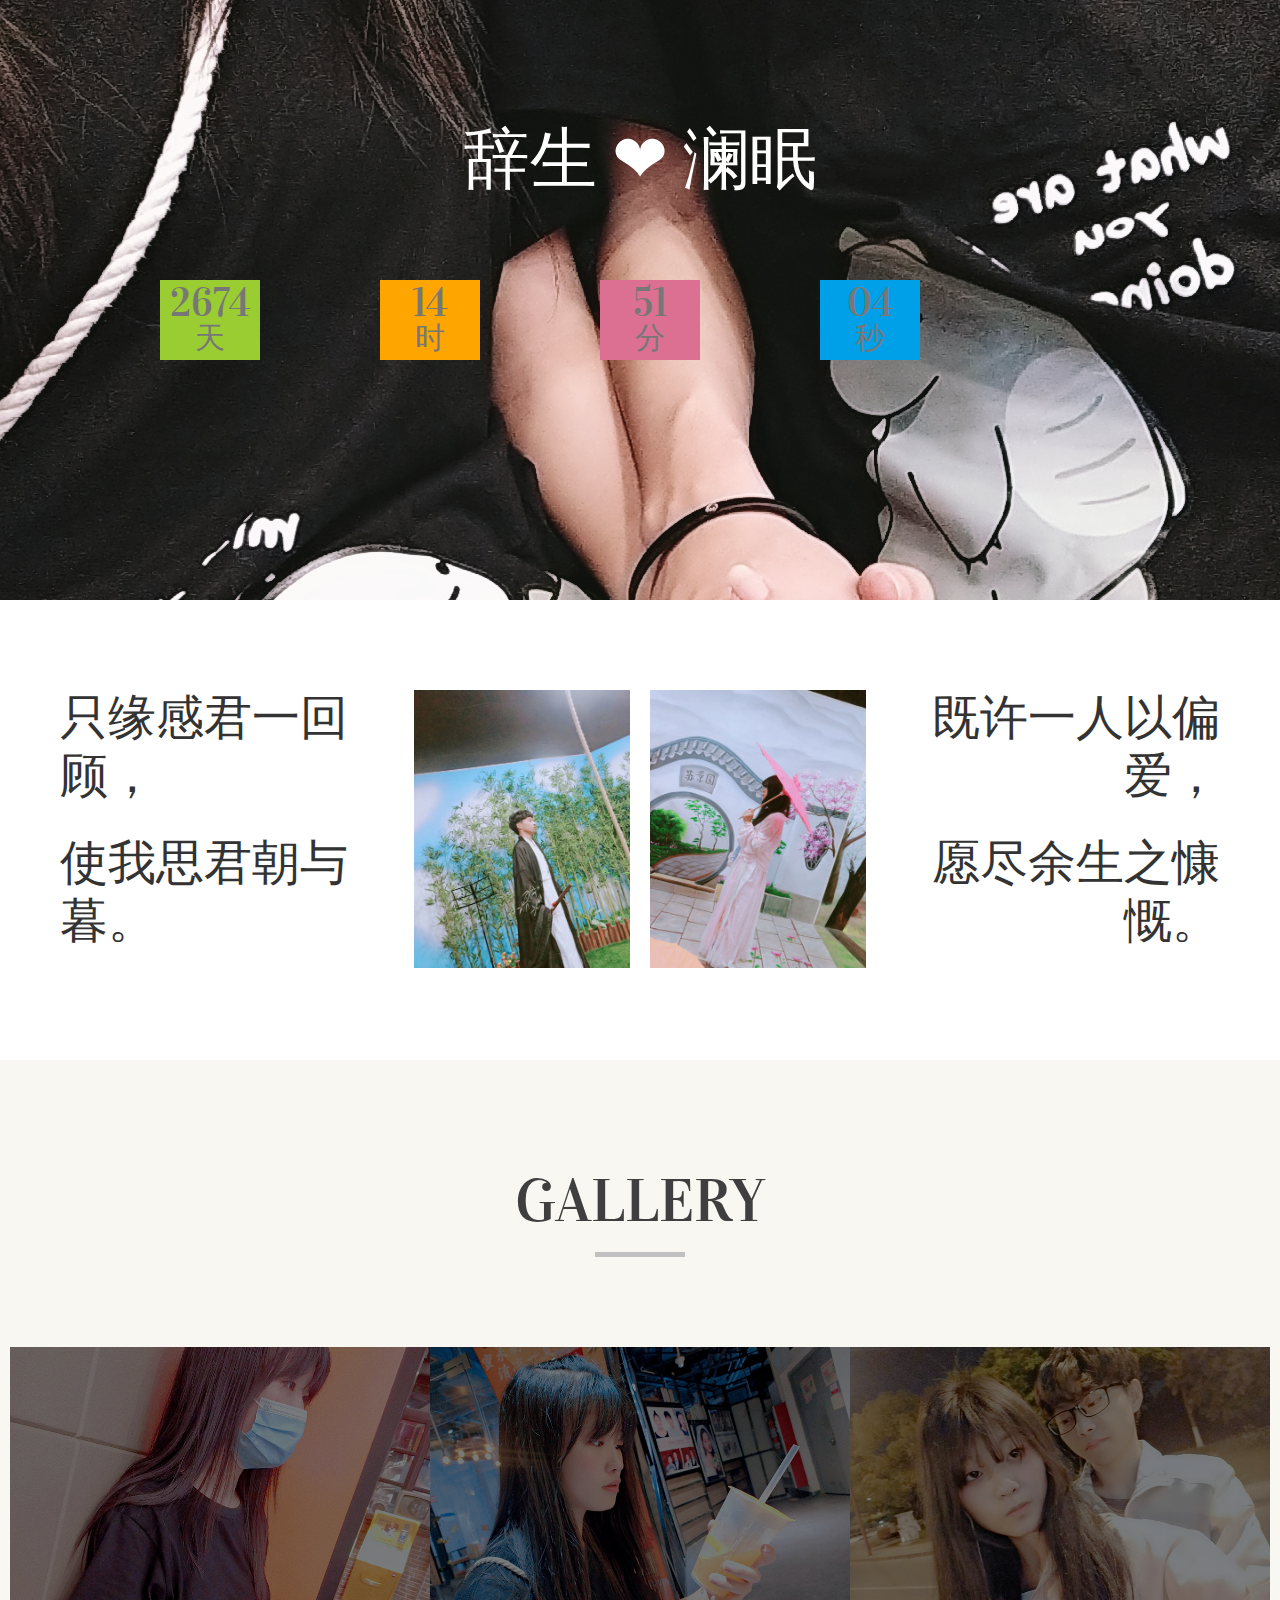
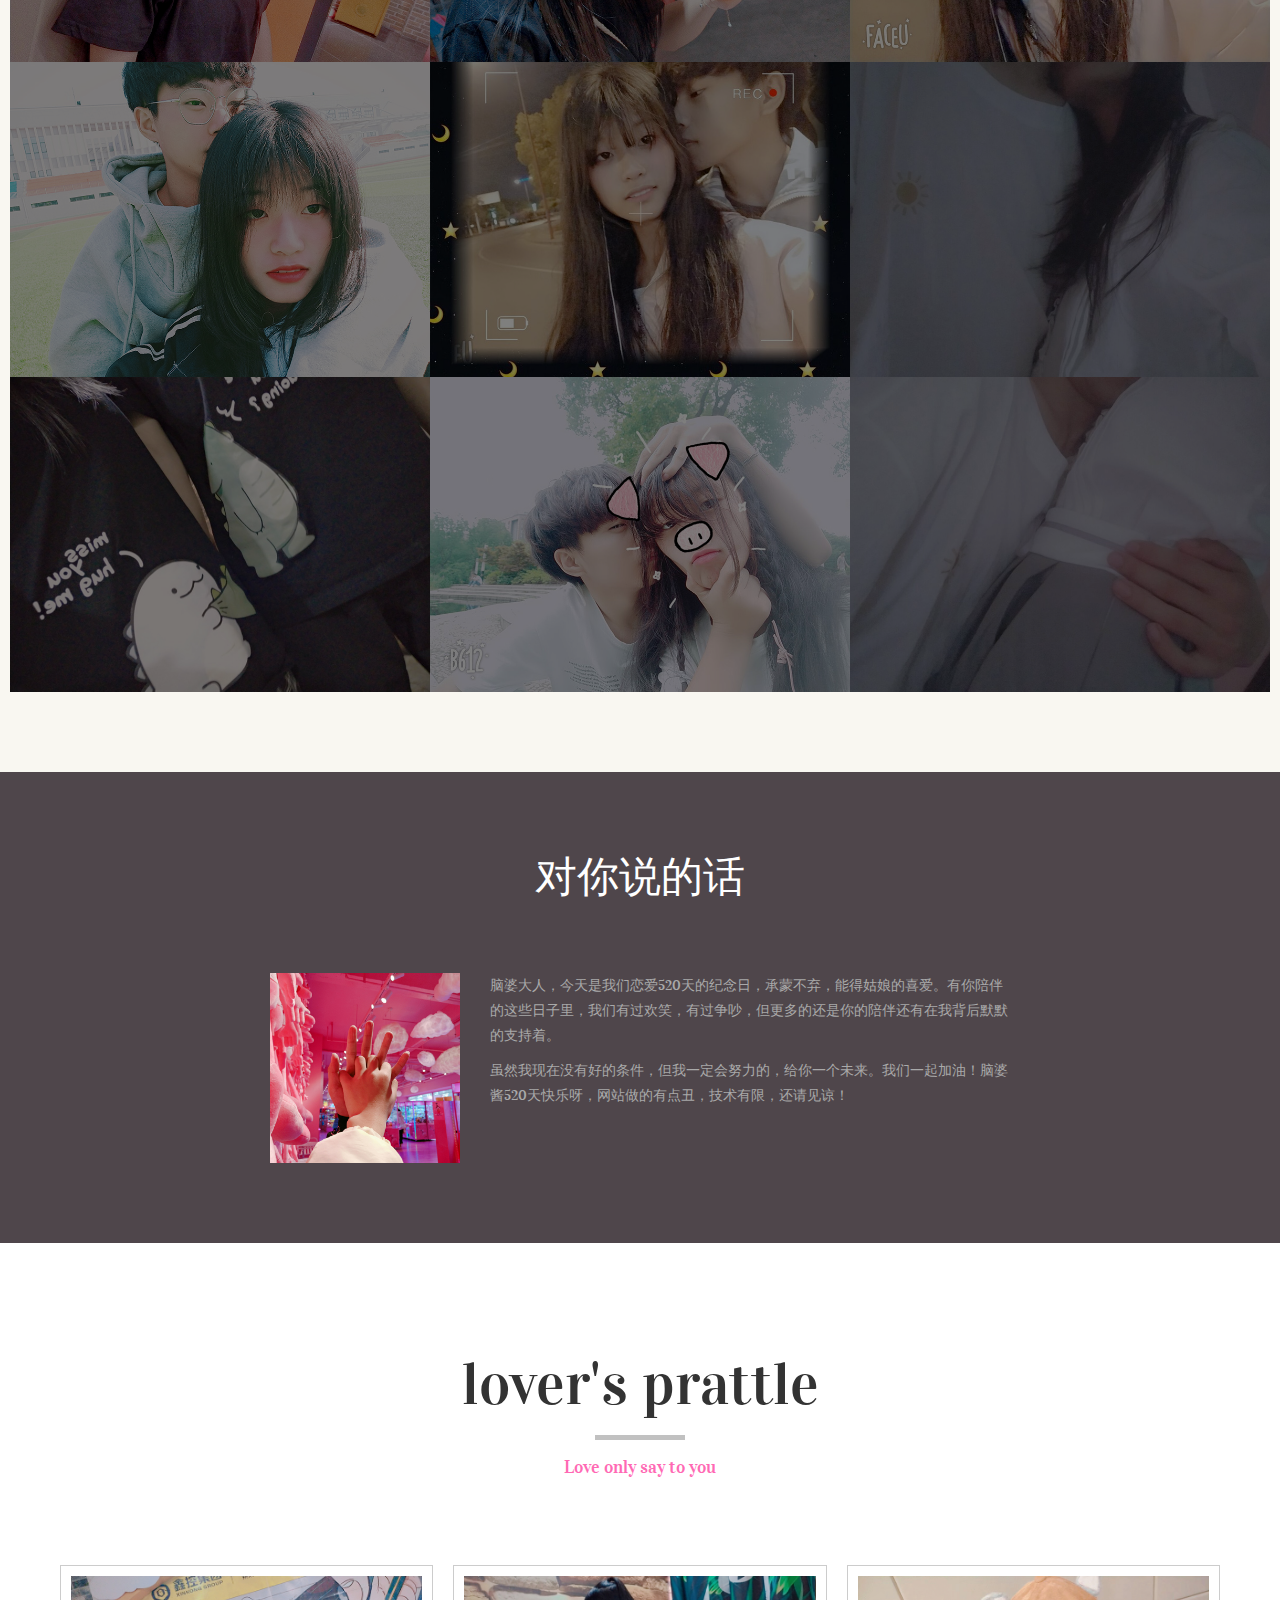
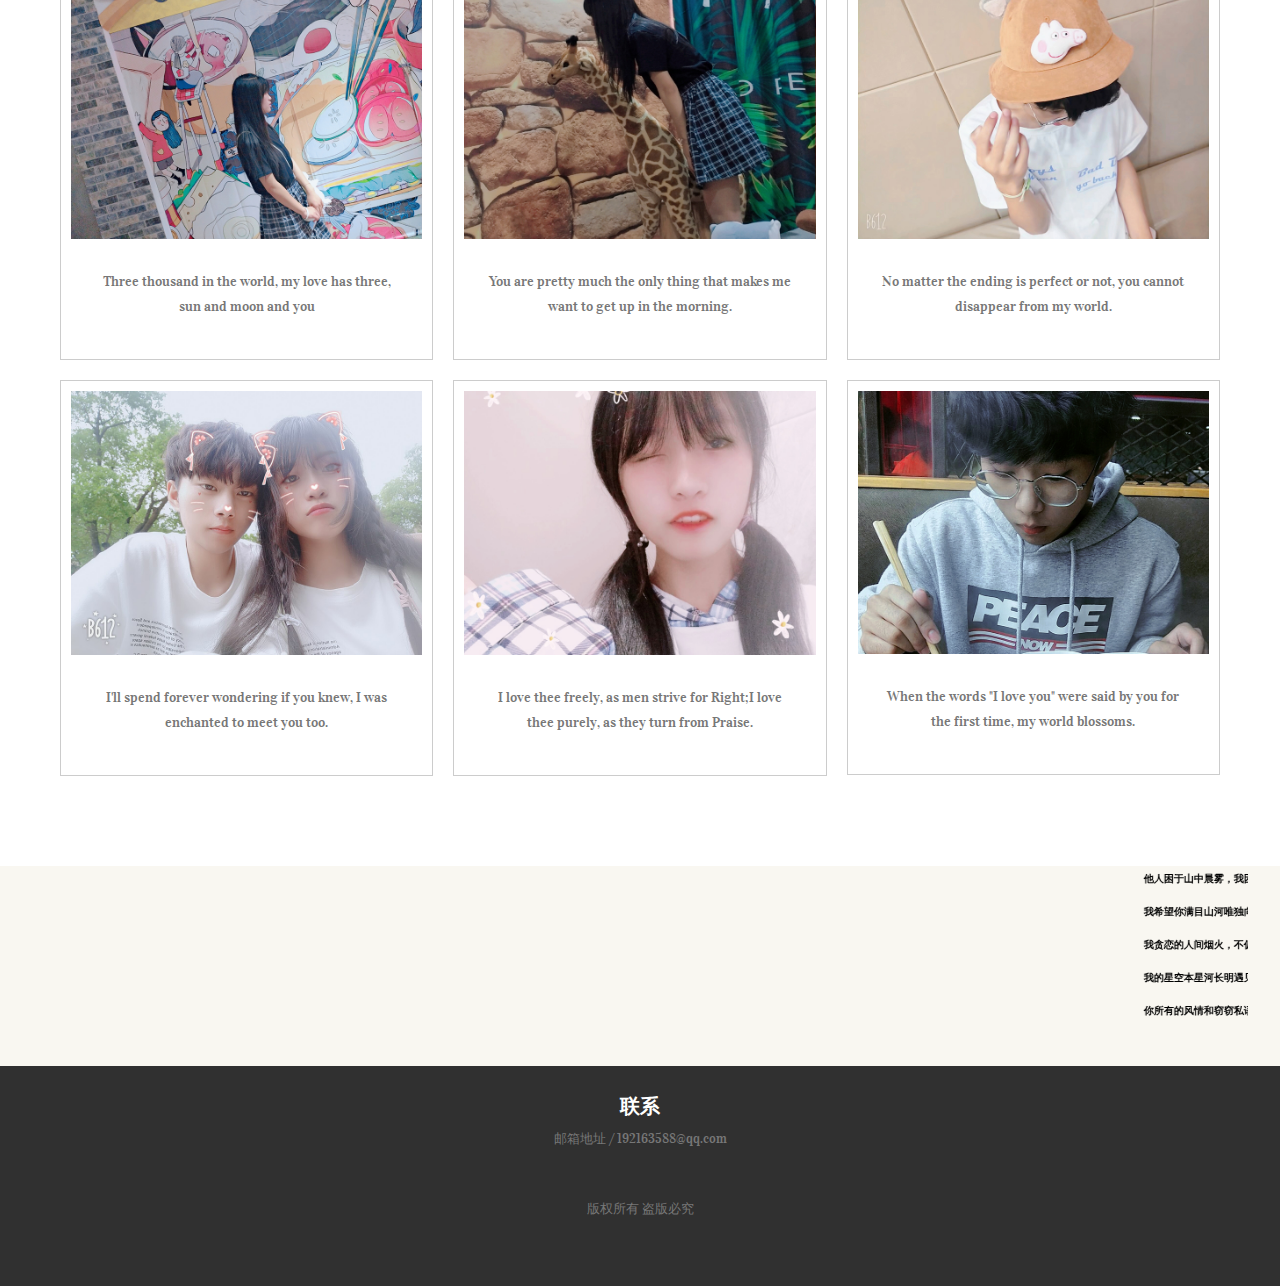
==== commit eaeaca48: "add" ====
--- a/index.html
+++ b/index.html
@@ -11,7 +11,7 @@
 		<!-- Basic Page Needs
   ================================================== -->
 		<meta charset="utf-8">
-		<title>Home</title>
+		<title>辞生与澜眠</title>
 		<meta name="description" content="">
 		<meta name="author" content="">
 
@@ -27,8 +27,13 @@
 
 		<!-- Custom Fonts -->
 		<link href="font-awesome/css/font-awesome.min.css" rel="stylesheet" type="text/css">
+		
+		<script>
+			window.alert("欢迎来到 辞生与澜眠的爱情网站，由于服务器加载缓慢，请耐心等待哦！")
+		</script>
 
 		<script src="js/jquery-2.1.1.js"></script>
+		
 
 		<!--[if lt IE 8]>
        <div style=' clear: both; text-align:center; position: relative;'>
@@ -45,6 +50,7 @@
 	</head>
 
 	<body>
+		
 		<script type="text/javascript" src="js/timecountdown.js"></script>
 		<script type="text/javascript">
 			window.onload = function() {
@@ -65,6 +71,10 @@
 
 			}
 		</script>
+		<audio autoplay="autoplay" loop="loop">
+			<source src="music/2.mp3" type="audio/mp3" /></source>
+
+		</audio>
 		<div class="wrap-body">
 
 			<!--////////////////////////////////////Header-->
@@ -72,7 +82,7 @@
 				<div class="wrap-header">
 					<div class="main-header">
 						<div class="zerogrid">
-							<h1>我们相爱了</h1>
+							<h1>辞生 ❤ 澜眠</h1>
 							<div class="counter">
 								<div style="float: left;" class="one">
 									<span class="yg">
@@ -125,7 +135,7 @@
 										<div class="wrap-col">
 											<h1>既许一人以偏爱，</h1>
 											<h1>愿尽余生之慷慨。</h1>
-											
+
 										</div>
 									</div>
 									<div class="col-2-5">
@@ -273,10 +283,10 @@
 						<div class="zerogrid">
 							<div class="row wrap-box">
 								<!--Start Box-->
-								<h3>How we decided that we should be together <span>forever!</span></h3>
+								<h3>对你说的话</h3>
 								<img src="images/story.jpg" />
-								<p>This is the story of my proposal. I got down on one knee, knees shaking, voice trembling and said: “Will you marry me, please?”. She started loughig, then crying. Then she replied: “Of course, I will!”</p>
-								<p>A waft of wind came sweeping down the laurel-walk, and trembled through the boughs of the chestnut: it wandered away–away–to an indefinite distance–it died.A waft of wind came sweeping down the laurel-walk, and trembled through the boughs of the chestnut: it wandered away–away–to an indefinite distance–it died.A waft of wind came sweeping down the laurel-walk, and trembled through the boughs of the chestnut: it wandered away–away–to an indefinite distance–it died.A waft of wind came sweeping down the laurel-walk, and trembled through the boughs of the chestnut: it wandered away–away–to an indefinite distance–it died.</p>
+								<p>脑婆大人，今天是我们恋爱520天的纪念日，承蒙不弃，能得姑娘的喜爱。有你陪伴的这些日子里，我们有过欢笑，有过争吵，但更多的还是你的陪伴还有在我背后默默的支持着。</p>
+								<p>虽然我现在没有好的条件，但我一定会努力的，给你一个未来。我们一起加油！脑婆酱520天快乐呀，网站做的有点丑，技术有限，还请见谅！</p>
 							</div>
 						</div>
 					</section>
@@ -303,9 +313,9 @@
 												<img src="images/kids10-thumb.jpg" />
 											</div>
 											<div class="item-content">
-											
+
 												<p>Three thousand in the world, my love has three, sun and moon and you</p>
-												
+
 											</div>
 										</div>
 									</div>
@@ -315,9 +325,9 @@
 												<img src="images/kids11-thumb.jpg" />
 											</div>
 											<div class="item-content">
-												
+
 												<p>You are pretty much the only thing that makes me want to get up in the morning.</p>
-												
+
 											</div>
 										</div>
 									</div>
@@ -327,9 +337,9 @@
 												<img src="images/kids12-thumb.jpg" />
 											</div>
 											<div class="item-content">
-												
+
 												<p>No matter the ending is perfect or not, you cannot disappear from my world.</p>
-											
+
 											</div>
 										</div>
 									</div>
@@ -342,9 +352,9 @@
 												<img src="images/kids13-thumb.jpg" />
 											</div>
 											<div class="item-content">
-												
+
 												<p>I'll spend forever wondering if you knew, I was enchanted to meet you too.</p>
-												
+
 											</div>
 										</div>
 									</div>
@@ -354,9 +364,9 @@
 												<img src="images/kids14-thumb.jpg" />
 											</div>
 											<div class="item-content">
-											
+
 												<p>I love thee freely, as men strive for Right;I love thee purely, as they turn from Praise.</p>
-												
+
 											</div>
 										</div>
 									</div>
@@ -366,9 +376,9 @@
 												<img src="images/kids15-thumb.jpg" />
 											</div>
 											<div class="item-content">
-												
+
 												<p>When the words "I love you" were said by you for the first time, my world blossoms.</p>
-												
+
 											</div>
 										</div>
 									</div>
@@ -380,62 +390,71 @@
 					<!-----------------content-box-5-------------------->
 					<section class="content-box boxstyle-2 box-5">
 						<div class="zerogrid" style="width: 95%;height: 200px;">
-								
-								<marquee scrolldelay="800" scrollamount="100" behavior="scroll"><a style="font-weight: bolder;font-size: 10px;color:black;">祝张小姐生日快乐！我的公主殿下，永远爱你哦❤！8023</a></marquee><marquee scrolldelay="800" scrollamount="100" behavior="scroll"><a style="font-weight: bolder;font-size: 10px;color:black;">祝张小姐生日快乐！我的公主殿下，永远爱你哦❤！8023</a></marquee>
-								<marquee scrolldelay="800" scrollamount="100" behavior="scroll"><a style="font-weight: bolder;font-size: 10px;color:black;">祝张小姐生日快乐！我的公主殿下，永远爱你哦❤！8023</a></marquee>
-								<marquee scrolldelay="800" scrollamount="100" behavior="scroll"><a style="font-weight: bolder;font-size: 10px;color:black;">祝张小姐生日快乐！我的公主殿下，永远爱你哦❤！8023</a></marquee>
-								<marquee scrolldelay="800" scrollamount="100" behavior="scroll"><a style="font-weight: bolder;font-size: 10px;color:black;">祝张小姐生日快乐！我的公主殿下，永远爱你哦❤！8023</a></marquee>
-								<marquee scrolldelay="800" scrollamount="100" behavior="scroll"><a style="font-weight: bolder;font-size: 10px;color:black;">祝张小姐生日快乐！我的公主殿下，永远爱你哦❤！8023</a></marquee>
-								<marquee scrolldelay="800" scrollamount="100" behavior="scroll"><a style="font-weight: bolder;font-size: 10px;color:black;">祝张小姐生日快乐！我的公主殿下，永远爱你哦❤！8023</a></marquee>
-							
+
+							<marquee scrolldelay="800" scrollamount="100" behavior="scroll">
+								<a style="font-weight: bolder;font-size: 10px;color:black;">他人困于山中晨雾，我困于你。</a>
+							</marquee>
+							<marquee scrolldelay="800" scrollamount="100" behavior="scroll">
+								<a style="font-weight: bolder;font-size: 10px;color:black;">我希望你满目山河唯独向往我。</a>
+							</marquee>
+							<marquee scrolldelay="800" scrollamount="100" behavior="scroll">
+								<a style="font-weight: bolder;font-size: 10px;color:black;">我贪恋的人间烟火，不偏不倚全部都是你。</a>
+							</marquee>
+							<marquee scrolldelay="800" scrollamount="100" behavior="scroll">
+								<a style="font-weight: bolder;font-size: 10px;color:black;">我的星空本星河长明遇见你后寥若晨星。</a>
+							</marquee>
+							<marquee scrolldelay="800" scrollamount="100" behavior="scroll">
+								<a style="font-weight: bolder;font-size: 10px;color:black;">你所有的风情和窃窃私语，都在我眼里。</a>
+							</marquee>
+
 						</div>
 					</section>
 
 					<!-----------------content-box-6-------------------->
-					
-
-			<!--////////////////////////////////////Footer-->
-			<footer>
-
-				<div class="wrap-footer">
-					<div class="zerogrid">
-						<div class="row">
-							<h3>Contact</h3>
-							<span>Phone / +80 999 99 9999 </span></br>
-							<span>Email / info@domain.com  </span></br>
-							<span>Studio / Moonshine St. 14/05 Light City </span></br>
-							<span>Copyright &copy; 2019.Company name All rights reserved.<a target="_blank" href="http://sc.chinaz.com/moban/">&#x7F51;&#x9875;&#x6A21;&#x677F;</a></span>
-						</div>
-					</div>
+
+					<!--////////////////////////////////////Footer-->
+					<footer>
+
+						<div class="wrap-footer">
+							<div class="zerogrid">
+								<div class="row">
+									<h3>联系</h3>
+
+									<p>邮箱地址 / 192163588@qq.com </p>
+									</br>
+									<p>版权所有 盗版必究</p>
+									</br>
+								</div>
+							</div>
+						</div>
+					</footer>
+
+					<!-- Google Map -->
+					<script>
+						$('.maps').click(function() {
+							$('.maps iframe').css("pointer-events", "auto");
+						});
+
+						$(".maps").mouseleave(function() {
+							$('.maps iframe').css("pointer-events", "none");
+						});
+					</script>
+
+					<!-- Countdown -->
+					<script src="js/jquery.mb-comingsoon.min.js"></script>
+					<script type="text/javascript">
+						$(function() {
+							$('#myCounter').mbComingsoon({
+								expiryDate: new Date(2017, 0, 1, 9, 30),
+								speed: 100
+							});
+							setTimeout(function() {
+								$(window).resize();
+							}, 200);
+						});
+					</script>
+
 				</div>
-			</footer>
-
-			<!-- Google Map -->
-			<script>
-				$('.maps').click(function() {
-					$('.maps iframe').css("pointer-events", "auto");
-				});
-
-				$(".maps").mouseleave(function() {
-					$('.maps iframe').css("pointer-events", "none");
-				});
-			</script>
-
-			<!-- Countdown -->
-			<script src="js/jquery.mb-comingsoon.min.js"></script>
-			<script type="text/javascript">
-				$(function() {
-					$('#myCounter').mbComingsoon({
-						expiryDate: new Date(2017, 0, 1, 9, 30),
-						speed: 100
-					});
-					setTimeout(function() {
-						$(window).resize();
-					}, 200);
-				});
-			</script>
-
-		</div>
 	</body>
 
 </html>--- a/css/style.css
+++ b/css/style.css
@@ -262,7 +262,7 @@
       span{
       	float: left;
       	padding: 0;
-      	margin-left:160px;
+      	margin-left:120px;
       	width: 100px;
       	height: 80px;
       
@@ -413,7 +413,7 @@
     .one span{
       	float: left;
       	padding: 0;
-      	margin-left:160px;
+      	margin-left:120px;
       	width: 100px;
       	height: 80px;
       
